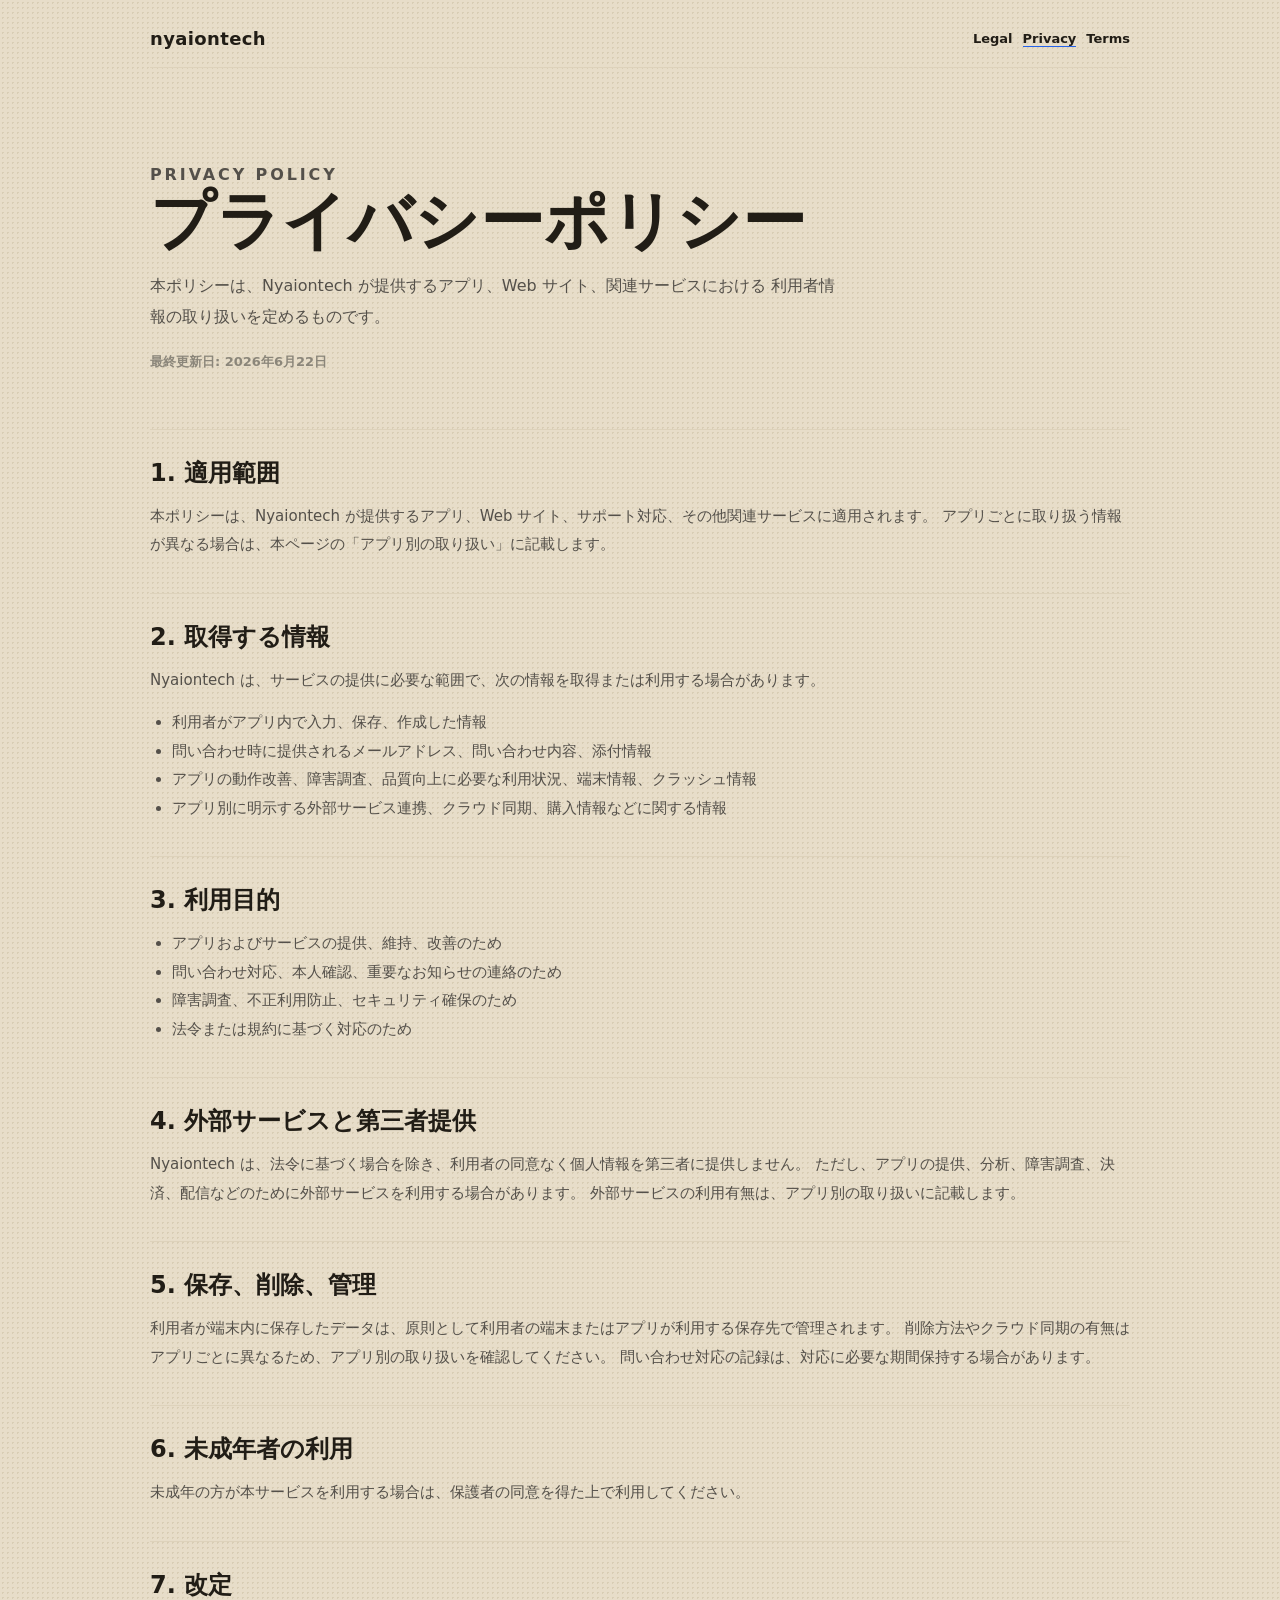
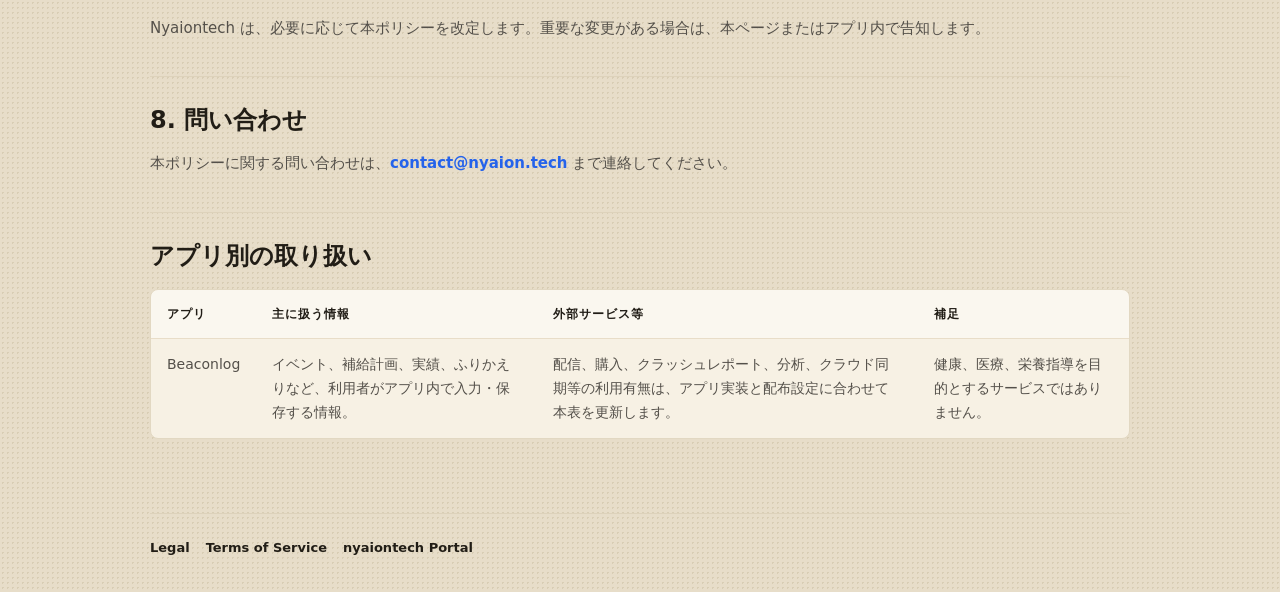
==== legal/privacy/index.html @ ef2131bc "feat(legal): 法務ページを追加" ====
<!DOCTYPE html>
<html lang="ja">
<head>
  <meta charset="utf-8">
  <meta name="viewport" content="width=device-width, initial-scale=1">
  <title>Privacy Policy | Nyaiontech</title>
  <meta name="description" content="Nyaiontech が提供するアプリとサービスのプライバシーポリシーです。">
  <link rel="canonical" href="https://nyaion.tech/legal/privacy/">
  <link rel="stylesheet" href="../../styles.css?v=2026062201">
</head>
<body class="legal-page">
  <header class="legal-header">
    <a class="legal-brand" href="../../">nyaiontech</a>
    <nav class="legal-nav" aria-label="Legal navigation">
      <a href="../">Legal</a>
      <a aria-current="page" href="./">Privacy</a>
      <a href="../terms/">Terms</a>
    </nav>
  </header>

  <main class="legal-main legal-doc">
    <section class="legal-hero">
      <p class="legal-kicker">Privacy Policy</p>
      <h1>プライバシーポリシー</h1>
      <p>
        本ポリシーは、Nyaiontech が提供するアプリ、Web サイト、関連サービスにおける
        利用者情報の取り扱いを定めるものです。
      </p>
      <p class="legal-updated">最終更新日: 2026年6月22日</p>
    </section>

    <section class="legal-section">
      <h2>1. 適用範囲</h2>
      <p>
        本ポリシーは、Nyaiontech が提供するアプリ、Web サイト、サポート対応、その他関連サービスに適用されます。
        アプリごとに取り扱う情報が異なる場合は、本ページの「アプリ別の取り扱い」に記載します。
      </p>
    </section>

    <section class="legal-section">
      <h2>2. 取得する情報</h2>
      <p>Nyaiontech は、サービスの提供に必要な範囲で、次の情報を取得または利用する場合があります。</p>
      <ul>
        <li>利用者がアプリ内で入力、保存、作成した情報</li>
        <li>問い合わせ時に提供されるメールアドレス、問い合わせ内容、添付情報</li>
        <li>アプリの動作改善、障害調査、品質向上に必要な利用状況、端末情報、クラッシュ情報</li>
        <li>アプリ別に明示する外部サービス連携、クラウド同期、購入情報などに関する情報</li>
      </ul>
    </section>

    <section class="legal-section">
      <h2>3. 利用目的</h2>
      <ul>
        <li>アプリおよびサービスの提供、維持、改善のため</li>
        <li>問い合わせ対応、本人確認、重要なお知らせの連絡のため</li>
        <li>障害調査、不正利用防止、セキュリティ確保のため</li>
        <li>法令または規約に基づく対応のため</li>
      </ul>
    </section>

    <section class="legal-section">
      <h2>4. 外部サービスと第三者提供</h2>
      <p>
        Nyaiontech は、法令に基づく場合を除き、利用者の同意なく個人情報を第三者に提供しません。
        ただし、アプリの提供、分析、障害調査、決済、配信などのために外部サービスを利用する場合があります。
        外部サービスの利用有無は、アプリ別の取り扱いに記載します。
      </p>
    </section>

    <section class="legal-section">
      <h2>5. 保存、削除、管理</h2>
      <p>
        利用者が端末内に保存したデータは、原則として利用者の端末またはアプリが利用する保存先で管理されます。
        削除方法やクラウド同期の有無はアプリごとに異なるため、アプリ別の取り扱いを確認してください。
        問い合わせ対応の記録は、対応に必要な期間保持する場合があります。
      </p>
    </section>

    <section class="legal-section">
      <h2>6. 未成年者の利用</h2>
      <p>
        未成年の方が本サービスを利用する場合は、保護者の同意を得た上で利用してください。
      </p>
    </section>

    <section class="legal-section">
      <h2>7. 改定</h2>
      <p>
        Nyaiontech は、必要に応じて本ポリシーを改定します。重要な変更がある場合は、本ページまたはアプリ内で告知します。
      </p>
    </section>

    <section class="legal-section">
      <h2>8. 問い合わせ</h2>
      <p>
        本ポリシーに関する問い合わせは、<a href="mailto:contact@nyaion.tech">contact@nyaion.tech</a> まで連絡してください。
      </p>
    </section>

    <section class="legal-section" id="apps">
      <h2>アプリ別の取り扱い</h2>
      <div class="legal-table-wrap">
        <table class="legal-table">
          <thead>
            <tr>
              <th>アプリ</th>
              <th>主に扱う情報</th>
              <th>外部サービス等</th>
              <th>補足</th>
            </tr>
          </thead>
          <tbody>
            <tr id="beaconlog">
              <td>Beaconlog</td>
              <td>イベント、補給計画、実績、ふりかえりなど、利用者がアプリ内で入力・保存する情報。</td>
              <td>配信、購入、クラッシュレポート、分析、クラウド同期等の利用有無は、アプリ実装と配布設定に合わせて本表を更新します。</td>
              <td>健康、医療、栄養指導を目的とするサービスではありません。</td>
            </tr>
          </tbody>
        </table>
      </div>
    </section>
  </main>

  <footer class="legal-footer">
    <a href="../">Legal</a>
    <a href="../terms/">Terms of Service</a>
    <a href="../../">nyaiontech Portal</a>
  </footer>
</body>
</html>
---- styles.css ----
/*
  nyaiontech Portal — BASE（秘密基地）
  Design source: Claude Design handoff "nyaiontech Portal - Base.dc.html"
  依存ゼロの静的サイト。クラフト紙の地＋ブループリント（青写真）パネル＋
  ステンシルの基地スタンプ。ブランドブルー #2563EB を主アクセント、
  さび朱 #c1492f を第2アクセント（基地スタンプ）に用いる。
*/

:root {
  /* ---- accents ---- */
  --accent: #2563eb;            /* Tech blue（ブランド指定・主アクセント） */
  --accent-soft: rgba(37, 99, 235, 0.12);
  --stamp: #c1492f;             /* さび朱（基地スタンプ・第2アクセント） */

  /* ---- surfaces ---- */
  --bg: #e7ddc9;                /* クラフト紙 */
  --bg-dot: #d8cdb4;            /* 地のドットパターン */
  --surface: #f7f1e4;           /* カード面 */
  --update-bg: #f5efe1;         /* LATEST UPDATE バー */

  /* ---- text ---- */
  --ink: #211d16;               /* 本文 */
  --ink-strong: #111827;        /* nyaion ワードマーク / モノグラム */
  --muted: #54504a;
  --muted-2: #8b867a;
  --muted-3: #a8a395;
  --muted-4: #b0a489;           /* クレート番号（ステンシル） */
  --body-2: #4d4940;

  /* ---- lines ---- */
  --line: #ddd2bb;              /* バー枠 / ノート行 / データ行 */
  --line-card: #e2d8c2;         /* カード枠 */
  --line-cardtop: #e8ddc8;      /* カード内の仕切り */
  --chip-bg: #ece3d0;
  --badge-concept-bg: #eae1cf;

  --maxw: 1120px;

  /* ---- blueprint（青写真パネル・ダーク） ---- */
  --navy: #15233f;
  --navy-edge: #0d182c;
  --navy-grid: rgba(255, 255, 255, 0.11);
  --navy-ink: #eaf0fb;
  --navy-sub: #8ba0c4;
  --navy-line: #54709c;
  --navy-arrow: #6e84aa;
  --navy-check: #7ea8e8;
  --navy-item: #d4ddec;

  /* ---- type ---- */
  --font-jp: "Noto Sans JP", system-ui, -apple-system, "Hiragino Kaku Gothic ProN", "Yu Gothic", sans-serif;
  --font-head: "Zen Kaku Gothic New", var(--font-jp);
  --font-grotesk: "Space Grotesk", var(--font-jp);
  --font-brand: "Rubik", "Space Grotesk", var(--font-jp);
  --font-mono: "Space Mono", ui-monospace, "SFMono-Regular", monospace;
  --font-hand: "Caveat", cursive;
  --font-stencil: "Stardos Stencil", var(--font-grotesk);
}

* { box-sizing: border-box; }
html, body { margin: 0; padding: 0; }
html { scroll-behavior: smooth; }

body {
  background-color: var(--bg);
  background-image: radial-gradient(var(--bg-dot) 1px, transparent 1px);
  background-size: 5px 5px;
  color: var(--ink);
  font-family: var(--font-jp);
  min-height: 100vh;
  -webkit-font-smoothing: antialiased;
  text-rendering: optimizeLegibility;
}

a { text-decoration: none; color: inherit; }
::selection { background: var(--ink); color: var(--bg); }

.wrap {
  max-width: var(--maxw);
  margin: 0 auto;
  padding: 0 clamp(20px, 4vw, 40px);
}

/* ---------- stamp markers（さび朱の角印） ---------- */
.stamp-sq {
  width: 9px;
  height: 9px;
  border-radius: 2px;
  background: var(--stamp);
  flex: none;
}
.dot {
  width: 8px;
  height: 8px;
  border-radius: 50%;
  background: var(--stamp);
  flex: none;
}

/* ---------- image placeholders（実素材ドロップ用スロット） ---------- */
.slot {
  background: var(--ink);
  flex: none;
  display: flex;
  align-items: center;
  justify-content: center;
  color: rgba(231, 221, 201, 0.42);
  font-family: var(--font-mono);
  font-size: 9px;
  letter-spacing: 0.04em;
  text-align: center;
  overflow: hidden;
}
.slot--circle { border-radius: 50%; }
.slot--rounded { border-radius: 13px; }

/* ============ HEADER ============ */
.site-header {
  display: flex;
  align-items: center;
  justify-content: space-between;
  gap: 20px;
  flex-wrap: wrap;
  padding: 26px 0;
}
.brand { display: flex; align-items: center; gap: 12px; }
.monogram {
  width: 38px;
  height: 38px;
  border-radius: 10px;
  background: var(--ink-strong);
  display: flex;
  align-items: center;
  justify-content: center;
  flex: none;
}
.monogram-mark {
  width: 23px;
  height: 23px;
  display: block;
}
.wordmark-row {
  display: flex;
  align-items: baseline;
  gap: 10px;
  white-space: nowrap;
}
.wordmark {
  font-family: var(--font-brand);
  font-weight: 700;
  font-size: 20px;
  letter-spacing: -0.01em;
}
.wordmark .w-nyaion { color: var(--ink-strong); }
.wordmark .w-tech { color: var(--accent); }
/* 通常の / ではなく、わずかにカーブした SVG スラッシュ（抽象的な尻尾） */
.wordmark .w-slash {
  display: inline-block;
  height: 0.92em;
  width: auto;
  vertical-align: -0.13em;
  margin: 0 0.05em;
}
/* 基地スタンプ：クレートに押した押印を模した、さび朱ベタ＋クラフト紙抜き */
.base-tag {
  display: inline-flex;
  align-items: center;
  gap: 5px;
  align-self: center;
  font-family: var(--font-stencil);
  font-weight: 700;
  font-size: 11px;
  letter-spacing: 0.2em;
  text-transform: uppercase;
  color: var(--surface);
  background: var(--stamp);
  padding: 3px 8px 2px;
  border-radius: 3px;
}
/* 押印頭の方角ピン（基地＝拠点を示すアクセント） */
.base-tag::before {
  content: "";
  width: 6px;
  height: 6px;
  border-radius: 50% 50% 50% 0;
  transform: rotate(-45deg);
  background: var(--surface);
  flex: none;
}
.header-right {
  display: flex;
  align-items: center;
  gap: clamp(16px, 2.5vw, 30px);
}
.nav {
  display: flex;
  gap: clamp(14px, 2.2vw, 26px);
  font-size: 14px;
  color: var(--muted);
  white-space: nowrap;
}
.nav a { color: var(--muted); transition: color 0.2s; }
.nav a:hover { color: var(--accent); }
.nav-avatar {
  width: 46px;
  height: 46px;
  border-radius: 50%;
  overflow: hidden;
  flex: none;
  display: block;
  box-shadow: 0 0 0 1.5px var(--line-card);
  transition: box-shadow 0.2s, transform 0.2s;
}
.nav-avatar:hover { box-shadow: 0 0 0 1.5px var(--accent); transform: translateY(-1px); }
.nav-avatar-img { width: 100%; height: 100%; object-fit: cover; display: block; }

/* ============ HERO ============ */
.hero {
  display: grid;
  grid-template-columns: repeat(auto-fit, minmax(340px, 1fr));
  gap: clamp(28px, 5vw, 56px);
  align-items: center;
  padding: clamp(30px, 6vw, 64px) 0 clamp(36px, 6vw, 72px);
}
.eyebrow {
  display: flex;
  align-items: center;
  gap: 9px;
  margin-bottom: 22px;
}
.eyebrow .label {
  font-family: var(--font-stencil);
  font-weight: 700;
  font-size: 12.5px;
  letter-spacing: 0.18em;
  color: var(--stamp);
}
.hero h1 {
  font-family: var(--font-head);
  font-weight: 900;
  font-size: clamp(34px, 5.4vw, 52px);
  line-height: 1.2;
  letter-spacing: -0.02em;
  margin: 0;
}
.hero h1 .h1-line {
  display: block;
  text-wrap: balance;
}
.hero .tagline {
  font-size: clamp(15px, 2.6vw, 17px);
  line-height: 1.85;
  color: var(--muted);
  margin: 22px 0 0;
  max-width: 440px;
}
.social-row {
  display: flex;
  gap: 22px;
  flex-wrap: wrap;
  margin-top: 28px;
  font-size: 14.5px;
  font-weight: 500;
}
.social-row a { color: var(--accent); transition: opacity 0.2s; }
.social-row a:hover { opacity: 0.6; }

/* ---------- blueprint panel（青写真の設計図） ---------- */
.blueprint {
  position: relative;
  transform: rotate(-0.7deg);
  background-color: var(--navy);
  background-image:
    linear-gradient(var(--navy-grid) 1px, transparent 1px),
    linear-gradient(90deg, var(--navy-grid) 1px, transparent 1px);
  background-size: 22px 22px;
  border: 1px solid var(--navy-edge);
  border-radius: 12px;
  padding: 30px clamp(22px, 3vw, 30px) 28px;
  box-shadow: 0 20px 42px -26px rgba(21, 35, 63, 0.7);
  color: var(--navy-ink);
  font-family: var(--font-hand);
}
.blueprint .bp-tape {
  position: absolute;
  top: -11px;
  left: 50%;
  transform: translateX(-50%) rotate(-2deg);
  width: 96px;
  height: 22px;
  background: rgba(231, 221, 201, 0.72);
  box-shadow: 0 1px 3px rgba(0, 0, 0, 0.18);
}
.blueprint .bp-stamp {
  position: absolute;
  top: 12px;
  right: 12px;
  transform: rotate(4deg);
  font-family: var(--font-stencil);
  font-weight: 700;
  font-size: 10.5px;
  letter-spacing: 0.12em;
  color: var(--stamp);
  border: 1.5px solid var(--stamp);
  border-radius: 4px;
  padding: 3px 7px;
  opacity: 0.9;
}
.bp-row {
  display: flex;
  align-items: center;
  justify-content: space-between;
  gap: 10px;
  margin-top: 24px;
}
.bp-col { line-height: 1.4; font-size: 20px; }
.bp-col.right { text-align: right; }
.bp-cap {
  font-family: var(--font-mono);
  font-size: 11px;
  letter-spacing: 0.14em;
  color: var(--navy-sub);
  margin-bottom: 2px;
}
.bp-arrow { font-size: 26px; color: var(--navy-arrow); }
.bp-box {
  border: 1.6px solid var(--navy-line);
  border-radius: 9px;
  padding: 8px 11px;
  text-align: center;
  font-size: 17px;
  line-height: 1.3;
}
.bp-flow { text-align: center; margin-top: 20px; }
.bp-flow .bp-flow-text { font-size: 25px; }
.bp-flow .bp-flow-rule {
  height: 2px;
  background: var(--navy-line);
  border-radius: 2px;
  width: 78%;
  margin: 5px auto 0;
}

/* ============ LATEST UPDATE ============ */
.update-bar {
  display: flex;
  align-items: center;
  gap: clamp(14px, 2vw, 26px);
  flex-wrap: wrap;
  background: var(--update-bg);
  border: 1px solid var(--line);
  border-radius: 13px;
  padding: 18px clamp(18px, 2.5vw, 26px);
  transition: border-color 0.2s;
}
.update-bar:hover { border-color: #c3b699; }
.update-bar .ub-tag {
  display: flex;
  align-items: center;
  gap: 8px;
  font-family: var(--font-stencil);
  font-size: 11.5px;
  font-weight: 700;
  letter-spacing: 0.1em;
  color: var(--stamp);
}
.update-bar .ub-tag .dot { width: 8px; height: 8px; }
.update-bar .ub-date {
  font-family: var(--font-mono);
  font-size: 13px;
  color: var(--muted-2);
}
.update-bar .ub-no {
  font-family: var(--font-mono);
  font-size: 12px;
  font-weight: 700;
  color: #f1ede3;
  background: var(--ink);
  padding: 4px 10px;
  border-radius: 6px;
}
.update-bar .ub-title { font-size: 14.5px; flex: 1; min-width: 200px; }
.update-bar .ub-chevron { color: #b3ad9f; font-size: 18px; }

/* ============ SECTION HEADERS ============ */
.section { padding: clamp(48px, 7vw, 76px) 0 0; scroll-margin-top: 16px; }
.section-head {
  display: flex;
  align-items: center;
  gap: 11px;
  margin-bottom: 28px;
}
.section-head h2 {
  font-family: var(--font-head);
  font-weight: 900;
  font-size: clamp(22px, 4vw, 27px);
  margin: 0;
}
.section-head .sub { font-size: 13px; color: var(--muted-2); }

/* ============ WORKSHOP / つくっているもの ============ */
.cards {
  display: grid;
  grid-template-columns: repeat(auto-fit, minmax(280px, 1fr));
  gap: 18px;
  align-items: stretch;
}
.card {
  background: var(--surface);
  border: 1px solid var(--line-card);
  border-radius: 16px;
  padding: 26px;
  display: flex;
  flex-direction: column;
  transition: transform 0.2s, box-shadow 0.2s;
}
.card:hover {
  transform: translateY(-3px);
  box-shadow: 0 22px 48px -32px rgba(33, 29, 22, 0.5);
}
.card-top {
  display: flex;
  align-items: center;
  justify-content: space-between;
  margin-bottom: 18px;
}
.card-no {
  font-family: var(--font-stencil);
  font-weight: 700;
  font-size: 14px;
  letter-spacing: 0.06em;
  color: var(--muted-4);
}
.badge {
  font-size: 11.5px;
  font-weight: 700;
  padding: 4px 11px;
  border-radius: 999px;
}
.badge--published { color: var(--accent); background: var(--accent-soft); }
.badge--dev { color: #9a6a1c; background: rgba(170, 120, 30, 0.14); }
.badge--concept { color: var(--muted-2); background: var(--badge-concept-bg); }
.card-title-row {
  display: flex;
  align-items: flex-start;
  justify-content: space-between;
  gap: 12px;
}
.card h3 {
  font-family: var(--font-head);
  font-weight: 900;
  font-size: 22px;
  margin: 0;
}
.card .card-cat { font-size: 12.5px; color: var(--muted-2); margin-top: 4px; }
.card-icon { width: 50px; height: 50px; }
.card p {
  font-size: 14px;
  line-height: 1.8;
  color: var(--body-2);
  margin: 18px 0 0;
}
.tag-chips { display: flex; gap: 7px; flex-wrap: wrap; margin-top: 16px; }
.chip {
  font-size: 12px;
  color: var(--muted);
  background: var(--chip-bg);
  padding: 5px 11px;
  border-radius: 999px;
}
.card-links {
  border-top: 1px solid var(--line-cardtop);
  margin-top: 18px;
  padding-top: 16px;
  display: flex;
  flex-direction: column;
  gap: 8px;
  font-size: 13.5px;
  font-weight: 500;
}
.card-links .links-row { display: flex; gap: 18px; flex-wrap: wrap; }
.card-links a { color: var(--accent); transition: opacity 0.2s; }
.card-links a:hover { opacity: 0.6; }
.card-spacer { flex: 1; }
.card--empty .card-empty-body {
  flex: 1;
  display: flex;
  align-items: center;
  justify-content: center;
  min-height: 120px;
  margin-top: 8px;
  color: var(--muted-3);
  font-family: var(--font-mono);
  font-size: 13px;
  letter-spacing: 0.1em;
}
.card-soon {
  border-top: 1px solid var(--line-cardtop);
  margin-top: 18px;
  padding-top: 16px;
  font-size: 13.5px;
  color: var(--muted-3);
}

/* status icons (CSS shapes only) */
.icon-moon {
  width: 50px;
  height: 50px;
  border-radius: 13px;
  background: var(--ink);
  flex: none;
  position: relative;
  overflow: hidden;
}
.icon-moon .m1 { position: absolute; width: 23px; height: 23px; border-radius: 50%; background: var(--bg); top: 13px; left: 9px; }
.icon-moon .m2 { position: absolute; width: 23px; height: 23px; border-radius: 50%; background: var(--ink); top: 10px; left: 16px; }
.icon-moon .m3 { position: absolute; width: 3px; height: 3px; border-radius: 50%; background: var(--bg); top: 14px; left: 34px; }
.icon-paw {
  width: 50px;
  height: 50px;
  border-radius: 13px;
  background: var(--ink);
  flex: none;
  position: relative;
}
.icon-paw .pad { position: absolute; width: 16px; height: 13px; border-radius: 48% 48% 46% 46%; background: var(--bg); bottom: 11px; left: 17px; }
.icon-paw .t1 { position: absolute; width: 7px; height: 8px; border-radius: 50%; background: var(--bg); top: 11px; left: 13px; }
.icon-paw .t2 { position: absolute; width: 8px; height: 9px; border-radius: 50%; background: var(--bg); top: 8px; left: 21px; }
.icon-paw .t3 { position: absolute; width: 7px; height: 8px; border-radius: 50%; background: var(--bg); top: 11px; left: 30px; }

/* ============ LOGBOOK / 作業ノート ============ */
.notes-grid {
  display: grid;
  grid-template-columns: repeat(auto-fit, minmax(300px, 1fr));
  gap: 24px;
  align-items: start;
}
.notes-list { min-width: 0; }
.note-rows { display: flex; flex-direction: column; }
.note-row {
  display: flex;
  align-items: center;
  gap: 16px;
  padding: 15px 4px;
  border-bottom: 1px solid var(--line);
  transition: padding-left 0.2s;
}
.note-row:hover { padding-left: 8px; }
.note-row .n-no { font-family: var(--font-mono); font-size: 12.5px; color: var(--muted-3); flex: none; }
.note-row .n-title { font-size: 14.5px; flex: 1; }
.note-row .n-date { font-family: var(--font-mono); font-size: 12px; color: var(--muted-3); flex: none; }
.ghost-btn {
  display: inline-flex;
  align-items: center;
  gap: 10px;
  margin-top: 20px;
  border: 1px solid #cdc0a6;
  border-radius: 10px;
  padding: 11px 18px;
  font-size: 14px;
  color: var(--ink);
  transition: border-color 0.2s;
}
.ghost-btn:hover { border-color: var(--ink); }
.ghost-btn .arrow { color: var(--muted-3); }

/* 「いま基地でやってること」ダーク青写真パネル */
.now-panel {
  background: var(--navy);
  border-radius: 16px;
  padding: 26px;
  color: var(--navy-ink);
}
.now-panel .now-head {
  display: flex;
  align-items: center;
  gap: 10px;
  margin-bottom: 18px;
}
.now-panel .now-head .now-title {
  font-family: var(--font-head);
  font-weight: 700;
  font-size: 17px;
}
.now-list { display: flex; flex-direction: column; gap: 13px; }
.now-item { display: flex; align-items: center; gap: 11px; font-size: 14px; color: var(--navy-item); }
.now-check {
  width: 17px;
  height: 17px;
  border-radius: 5px;
  border: 1.5px solid var(--navy-check);
  color: var(--navy-check);
  display: flex;
  align-items: center;
  justify-content: center;
  font-size: 11px;
  font-weight: 700;
  flex: none;
}
.now-more {
  display: inline-block;
  margin-top: 20px;
  font-size: 13.5px;
  font-weight: 500;
  color: var(--navy-check);
}

/* ============ ABOUT / 基地主について ============ */
.about-grid {
  display: grid;
  grid-template-columns: repeat(auto-fit, minmax(320px, 1fr));
  gap: clamp(28px, 5vw, 56px);
  align-items: start;
}
.profile { display: flex; gap: 24px; flex-wrap: wrap; align-items: flex-start; }
.profile .avatar { width: 108px; height: 108px; }
.profile .avatar--photo { border-radius: 50%; object-fit: cover; display: block; }
.profile .profile-body { flex: 1; min-width: 200px; }
.profile .p-name { font-family: var(--font-head); font-weight: 900; font-size: 24px; }
.profile .p-role { font-size: 12.5px; font-weight: 500; color: var(--accent); margin-top: 5px; }
.profile .p-bio { font-size: 14.5px; line-height: 1.85; color: var(--body-2); margin: 14px 0 0; }
.interest-chips { display: flex; gap: 9px; flex-wrap: wrap; margin-top: 18px; }
.interest-chip {
  font-size: 13px;
  color: #3f3b33;
  background: var(--surface);
  border: 1px solid var(--line-card);
  padding: 7px 13px;
  border-radius: 999px;
}
.data-title {
  font-family: var(--font-head);
  font-weight: 700;
  font-size: 15px;
  margin-bottom: 6px;
}
.data-title .data-year { font-family: var(--font-mono); font-size: 12px; color: var(--muted-3); font-weight: 400; }
.data-row {
  display: flex;
  align-items: baseline;
  justify-content: space-between;
  gap: 14px;
  padding: 15px 2px;
  border-bottom: 1px solid var(--line);
}
.data-row:last-child { border-bottom: none; }
.data-row .d-label { font-size: 14px; color: var(--muted); }
.data-row .d-value {
  font-family: var(--font-head);
  font-weight: 700;
  font-size: 21px;
}
.data-row .d-value .d-unit { font-size: 12px; color: var(--muted-3); font-family: var(--font-mono); }
.data-row .d-value.accent { font-size: 18px; color: var(--accent); }

/* ============ MAP / 走った場所（コロプレス地図） ============ */
.maps {
  display: grid;
  grid-template-columns: 1fr 1fr; /* 日本｜世界を常に横並び */
  gap: clamp(16px, 4vw, 44px);
  align-items: start;
}
.map-fig { margin: 0; }
.map-wrap {
  display: flex;
  justify-content: center;
  align-items: flex-start;
}
.map-svg {
  width: 100%;
  height: auto;
  max-height: 440px;
  display: block;
}
/* 未踏=ごく薄い面＋細い輪郭、走った地域=さび朱で塗る */
.map-svg path {
  fill: #efe6d2;
  stroke: #cdbf9f;
  stroke-width: 0.5;
  vector-effect: non-scaling-stroke;
}
.map-svg path.on { fill: var(--stamp); }
.map-fig figcaption {
  margin-top: 12px;
  text-align: center;
  font-family: var(--font-stencil);
  font-size: 13px;
  letter-spacing: 0.08em;
  color: var(--muted);
}
.map-fig figcaption .map-count {
  color: var(--stamp);
  font-size: 17px;
}
.map-note {
  margin: 22px 0 0;
  font-size: 12px;
  color: var(--muted-3);
}

/* ============ FOOTER ============ */
.site-footer {
  margin-top: clamp(48px, 7vw, 80px);
  border-top: 1px solid #d6cab2;
  padding: 36px 0 56px;
  display: flex;
  align-items: flex-end;
  justify-content: space-between;
  gap: 30px;
  flex-wrap: wrap;
}
.footer-web-title {
  font-family: var(--font-head);
  font-weight: 700;
  font-size: 14px;
  margin-bottom: 14px;
}
.footer-links { display: flex; gap: 22px; flex-wrap: wrap; font-size: 13.5px; color: var(--muted); }
.footer-links a { color: var(--muted); transition: color 0.2s; }
.footer-links a:hover { color: var(--accent); }
.footer-copy { font-size: 12px; color: var(--muted-3); margin-top: 18px; }
.footer-build { font-family: ui-monospace, SFMono-Regular, Menlo, Consolas, monospace; letter-spacing: 0.02em; }
.footer-right { display: flex; align-items: flex-end; gap: 18px; }
.footer-scene { position: relative; width: 120px; height: 54px; }
.footer-scene .moon-back { position: absolute; right: 8px; top: 2px; width: 16px; height: 16px; border-radius: 50%; background: var(--ink); }
.footer-scene .moon-front { position: absolute; right: 3px; top: -1px; width: 16px; height: 16px; border-radius: 50%; background: var(--bg); }
.footer-scene .star1 { position: absolute; left: 18px; top: 8px; width: 3px; height: 3px; border-radius: 50%; background: var(--ink); }
.footer-scene .star2 { position: absolute; left: 46px; top: 2px; width: 3px; height: 3px; border-radius: 50%; background: var(--ink); }
.footer-scene .slot { position: absolute; left: 0; bottom: 0; width: 120px; height: 32px; border-radius: 6px; }
.footer-quote {
  font-family: var(--font-hand);
  font-size: 23px;
  line-height: 1.15;
  color: #2c281f;
}

/* ---------- reduced motion ---------- */
@media (prefers-reduced-motion: reduce) {
  * { transition: none !important; scroll-behavior: auto !important; }
}

/* ---------- legal pages ---------- */
body.legal-page {
  min-height: 100vh;
  color: var(--ink);
}

.legal-header,
.legal-main,
.legal-footer {
  width: min(100% - 32px, 980px);
  margin: 0 auto;
}

.legal-header {
  display: flex;
  align-items: center;
  justify-content: space-between;
  gap: 18px;
  padding: 28px 0 18px;
  border-bottom: 1px solid var(--line);
}

.legal-brand {
  color: var(--ink);
  font-size: 18px;
  font-weight: 900;
  text-decoration: none;
  letter-spacing: 0.02em;
}

.legal-nav {
  display: flex;
  gap: 10px;
  flex-wrap: wrap;
  justify-content: flex-end;
}

.legal-nav a,
.legal-footer a {
  color: var(--ink);
  font-size: 13px;
  font-weight: 800;
  text-decoration: none;
  border-bottom: 1px solid transparent;
}

.legal-nav a:hover,
.legal-nav a[aria-current="page"],
.legal-footer a:hover {
  border-color: var(--accent);
}

.legal-main {
  padding: clamp(34px, 7vw, 74px) 0;
}

.legal-hero {
  max-width: 760px;
  margin-bottom: clamp(28px, 5vw, 54px);
}

.legal-kicker {
  margin: 0 0 12px;
  color: var(--stamp);
  font-size: 12px;
  font-weight: 900;
  letter-spacing: 0.18em;
  text-transform: uppercase;
}

.legal-hero h1 {
  margin: 0;
  font-size: clamp(34px, 7vw, 64px);
  line-height: 0.98;
  letter-spacing: 0;
}

.legal-hero p {
  max-width: 690px;
  margin: 18px 0 0;
  color: var(--muted);
  font-size: 16px;
  line-height: 1.9;
}

.legal-hero .legal-updated {
  color: var(--muted-2);
  font-size: 13px;
  font-weight: 800;
}

.legal-card-grid {
  display: grid;
  grid-template-columns: repeat(2, minmax(0, 1fr));
  gap: 18px;
  margin-bottom: clamp(34px, 6vw, 64px);
}

.legal-card {
  display: block;
  padding: 24px;
  color: var(--ink);
  text-decoration: none;
  background: var(--surface);
  border: 1px solid var(--line-card);
  border-radius: 8px;
  box-shadow: 0 12px 0 rgba(91, 73, 44, 0.07);
}

.legal-card:hover {
  border-color: var(--accent);
}

.legal-card-label {
  display: block;
  margin-bottom: 12px;
  color: var(--stamp);
  font-size: 11px;
  font-weight: 900;
  letter-spacing: 0.14em;
  text-transform: uppercase;
}

.legal-card h2,
.legal-section h2 {
  margin: 0;
  font-size: 24px;
  line-height: 1.25;
  letter-spacing: 0;
}

.legal-card p,
.legal-section p,
.legal-section li {
  color: var(--muted);
  font-size: 15px;
  line-height: 1.9;
}

.legal-card p {
  margin: 12px 0 0;
}

.legal-doc {
  max-width: 980px;
}

.legal-section {
  margin-top: 34px;
  padding-top: 28px;
  border-top: 1px solid var(--line);
}

.legal-section p {
  margin: 14px 0 0;
}

.legal-section ul {
  margin: 14px 0 0;
  padding-left: 22px;
}

.legal-section a {
  color: var(--accent);
  font-weight: 800;
}

.legal-table-wrap {
  overflow-x: auto;
  margin-top: 18px;
  border: 1px solid var(--line-card);
  border-radius: 8px;
  background: var(--surface);
}

.legal-table {
  width: 100%;
  min-width: 680px;
  border-collapse: collapse;
}

.legal-table th,
.legal-table td {
  padding: 14px 16px;
  text-align: left;
  vertical-align: top;
  border-bottom: 1px solid var(--line-cardtop);
  font-size: 14px;
  line-height: 1.7;
}

.legal-table th {
  color: var(--ink);
  font-size: 12px;
  font-weight: 900;
  letter-spacing: 0.08em;
  text-transform: uppercase;
  background: rgba(255, 255, 255, 0.38);
}

.legal-table td {
  color: var(--muted);
}

.legal-table tr:last-child td {
  border-bottom: 0;
}

.legal-footer {
  display: flex;
  gap: 16px;
  flex-wrap: wrap;
  padding: 26px 0 36px;
  border-top: 1px solid var(--line);
}

@media (max-width: 720px) {
  .legal-header {
    align-items: flex-start;
    flex-direction: column;
  }

  .legal-nav {
    justify-content: flex-start;
  }

  .legal-card-grid {
    grid-template-columns: 1fr;
  }

  .legal-card {
    padding: 20px;
  }
}
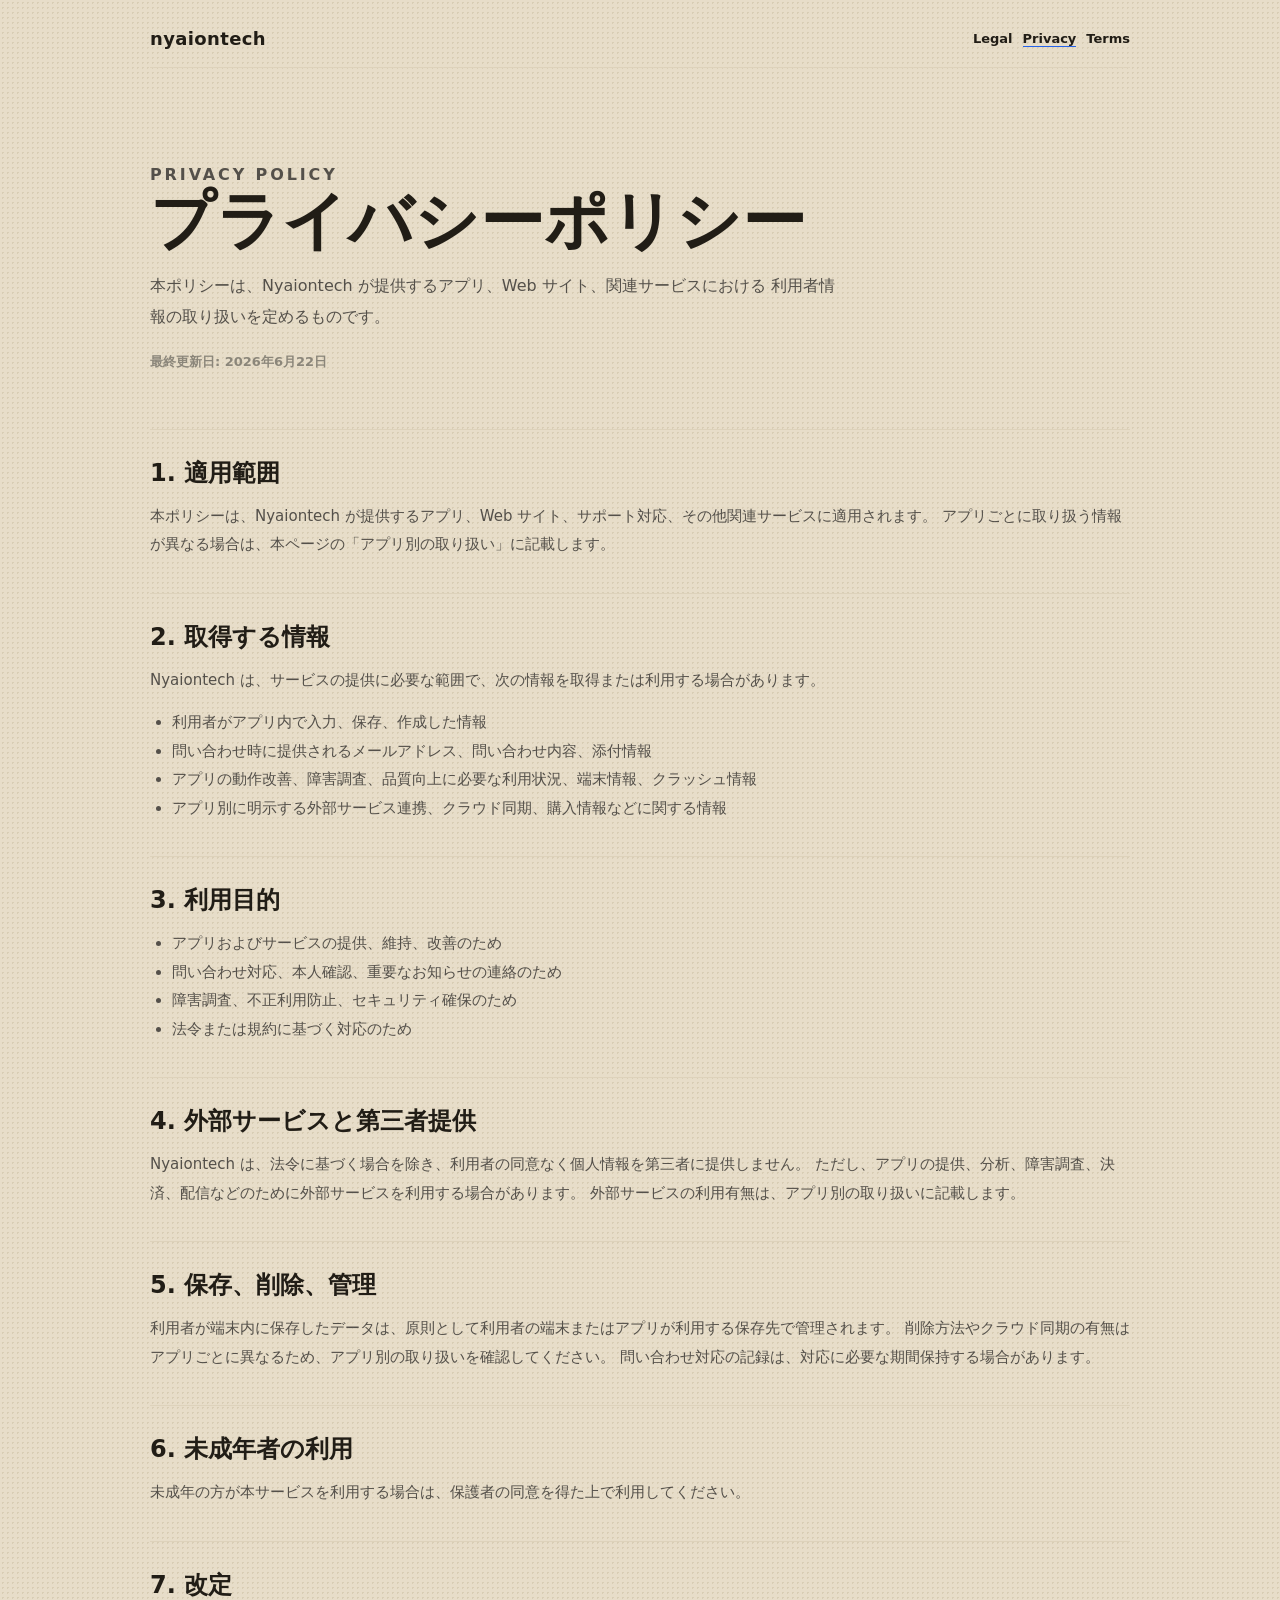
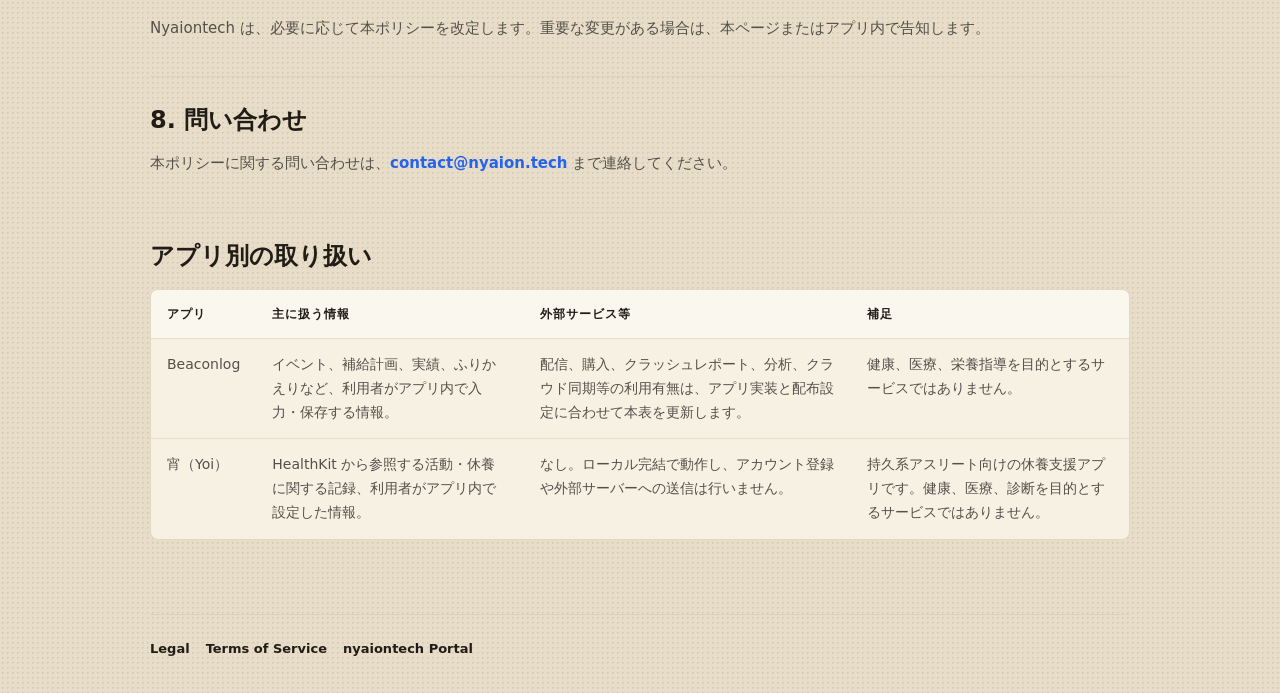
==== commit 027f3897: "feat(support): 宵（Yoi）のサポートページを追加 App Store の「サポート URL」に登録できるページが必要だが、独自ドメインを 取得するほどではないため nyaion.tec" ====
--- a/legal/privacy/index.html
+++ b/legal/privacy/index.html
@@ -116,6 +116,12 @@
               <td>配信、購入、クラッシュレポート、分析、クラウド同期等の利用有無は、アプリ実装と配布設定に合わせて本表を更新します。</td>
               <td>健康、医療、栄養指導を目的とするサービスではありません。</td>
             </tr>
+            <tr id="yoi">
+              <td>宵（Yoi）</td>
+              <td>HealthKit から参照する活動・休養に関する記録、利用者がアプリ内で設定した情報。</td>
+              <td>なし。ローカル完結で動作し、アカウント登録や外部サーバーへの送信は行いません。</td>
+              <td>持久系アスリート向けの休養支援アプリです。健康、医療、診断を目的とするサービスではありません。</td>
+            </tr>
           </tbody>
         </table>
       </div>
